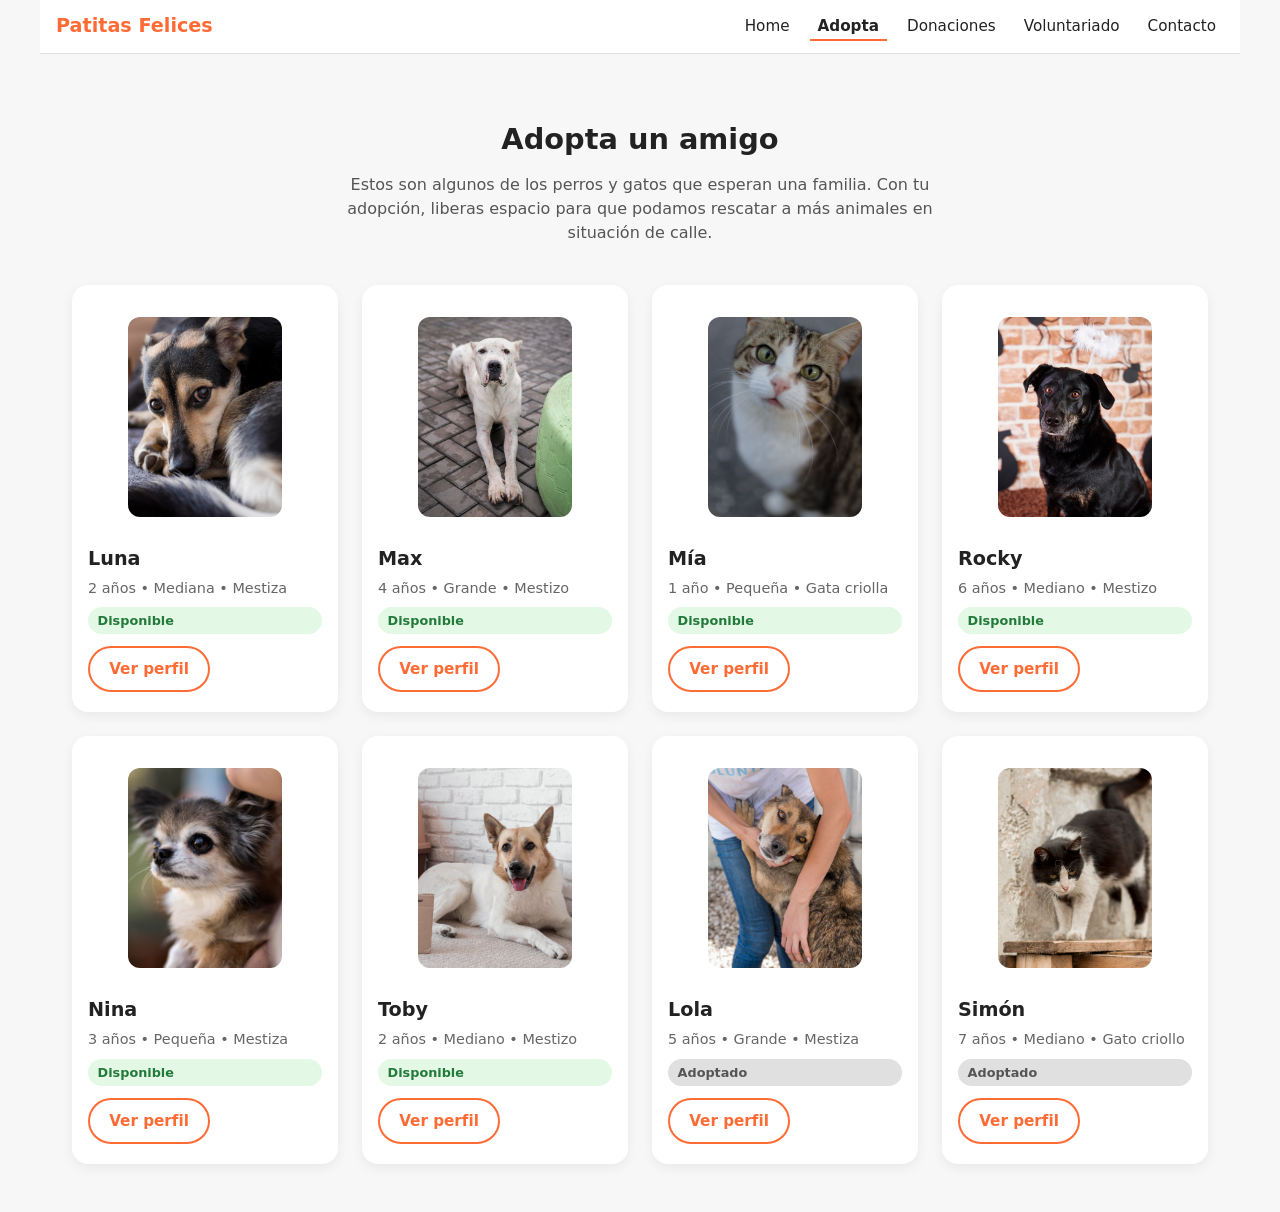
==== adopta.html @ 907ea510 "feat(adopta-page): crear página de adopción con grid responsivo de animales" ====
<!DOCTYPE html>
<html lang="es">
<head>
  <meta charset="UTF-8">
  <meta name="viewport" content="width=device-width, initial-scale=1.0">
  <title>Fundación Patitas Felices - Adopta</title>
  <link rel="stylesheet" href="css/styles.css">
</head>
<body>
  <!-- Encabezado principal -->
  <header class="site-header">
    <div class="logo">
      <a href="index.html">Patitas Felices</a>
    </div>
    <nav class="main-nav">
      <ul>
        <li><a href="index.html">Home</a></li>
        <li><a href="adopta.html" class="is-active">Adopta</a></li>
        <li><a href="index.html#donaciones">Donaciones</a></li>
        <li><a href="index.html#voluntariado">Voluntariado</a></li>
        <li><a href="contacto.html">Contacto</a></li>
      </ul>
    </nav>
  </header>

  <main>
    <section class="intro-adopta">
      <h1 class="catalogo-titulo">Adopta un amigo</h1>
      <p class="catalogo-descripcion">
        Estos son algunos de los perros y gatos que esperan una familia. Con tu adopción, liberas espacio para que
        podamos rescatar a más animales en situación de calle.
      </p>
    </section>

    <section class="catalogo-animales" aria-label="Catálogo de animales en adopción">
      <div class="grid-animales">
        <article class="tarjeta-animal">
          <figure class="animal-imagen">
            <img src="assets/img/animal-luna.jpg" alt="Perra mestiza de tamaño mediano llamada Luna" />
          </figure>
          <div class="animal-info">
            <h2 class="animal-nombre">Luna</h2>
            <p class="animal-detalle">2 años • Mediana • Mestiza</p>
            <span class="estado estado-disponible">Disponible</span>
          </div>
          <a href="perfil-animal.html" class="btn btn-secundario">Ver perfil</a>
        </article>

        <article class="tarjeta-animal">
          <figure class="animal-imagen">
            <img src="assets/img/animal-max.jpg" alt="Perro grande llamado Max" />
          </figure>
          <div class="animal-info">
            <h2 class="animal-nombre">Max</h2>
            <p class="animal-detalle">4 años • Grande • Mestizo</p>
            <span class="estado estado-disponible">Disponible</span>
          </div>
          <a href="perfil-animal.html" class="btn btn-secundario">Ver perfil</a>
        </article>

        <article class="tarjeta-animal">
          <figure class="animal-imagen">
            <img src="assets/img/animal-mia.jpg" alt="Gata joven llamada Mía" />
          </figure>
          <div class="animal-info">
            <h2 class="animal-nombre">Mía</h2>
            <p class="animal-detalle">1 año • Pequeña • Gata criolla</p>
            <span class="estado estado-disponible">Disponible</span>
          </div>
          <a href="perfil-animal.html" class="btn btn-secundario">Ver perfil</a>
        </article>

        <article class="tarjeta-animal">
          <figure class="animal-imagen">
            <img src="assets/img/animal-rocky.jpg" alt="Perro adulto llamado Rocky" />
          </figure>
          <div class="animal-info">
            <h2 class="animal-nombre">Rocky</h2>
            <p class="animal-detalle">6 años • Mediano • Mestizo</p>
            <span class="estado estado-disponible">Disponible</span>
          </div>
          <a href="perfil-animal.html" class="btn btn-secundario">Ver perfil</a>
        </article>

        <article class="tarjeta-animal">
          <figure class="animal-imagen">
            <img src="assets/img/animal-nina.jpg" alt="Perrita pequeña llamada Nina" />
          </figure>
          <div class="animal-info">
            <h2 class="animal-nombre">Nina</h2>
            <p class="animal-detalle">3 años • Pequeña • Mestiza</p>
            <span class="estado estado-disponible">Disponible</span>
          </div>
          <a href="perfil-animal.html" class="btn btn-secundario">Ver perfil</a>
        </article>

        <article class="tarjeta-animal">
          <figure class="animal-imagen">
            <img src="assets/img/animal-toby.jpg" alt="Perro mediano llamado Toby" />
          </figure>
          <div class="animal-info">
            <h2 class="animal-nombre">Toby</h2>
            <p class="animal-detalle">2 años • Mediano • Mestizo</p>
            <span class="estado estado-disponible">Disponible</span>
          </div>
          <a href="perfil-animal.html" class="btn btn-secundario">Ver perfil</a>
        </article>

        <article class="tarjeta-animal">
          <figure class="animal-imagen">
            <img src="assets/img/animal-lola.jpg" alt="Perra grande adoptada llamada Lola" />
          </figure>
          <div class="animal-info">
            <h2 class="animal-nombre">Lola</h2>
            <p class="animal-detalle">5 años • Grande • Mestiza</p>
            <span class="estado estado-adoptado">Adoptado</span>
          </div>
          <a href="perfil-animal.html" class="btn btn-secundario">Ver perfil</a>
        </article>

        <article class="tarjeta-animal">
          <figure class="animal-imagen">
            <img src="assets/img/animal-simon.jpg" alt="Gato adulto adoptado llamado Simón" />
          </figure>
          <div class="animal-info">
            <h2 class="animal-nombre">Simón</h2>
            <p class="animal-detalle">7 años • Mediano • Gato criollo</p>
            <span class="estado estado-adoptado">Adoptado</span>
          </div>
          <a href="perfil-animal.html" class="btn btn-secundario">Ver perfil</a>
        </article>
      </div>
    </section>
  </main>

  <footer class="site-footer">
    <!-- Agregaremos el contenido del footer en otro bloque -->
  </footer>
</body>
</html>
---- css/styles.css ----
*,
*::before,
*::after {
  box-sizing: border-box;
}

html {
  font-size: 16px;
  scroll-behavior: smooth;
}

body {
  margin: 0;
  font-family: system-ui, -apple-system, BlinkMacSystemFont, "Segoe UI", sans-serif;
  color: #222222;
  background-color: #f7f7f7;
  max-width: 1200px;
  margin-inline: auto;
  line-height: 1.5;
}

img {
  max-width: 100%;
  height: auto;
  display: block;
}

a {
  color: inherit;
  text-decoration: none;
}

.sr-only {
  position: absolute;
  width: 1px;
  height: 1px;
  padding: 0;
}

.sr-only {
  margin: -1px;
  overflow: hidden;
  clip: rect(0, 0, 0, 0);
  white-space: nowrap;
  border: 0;
}

.site-header {
  display: flex;
  align-items: center;
  justify-content: space-between;
}

.site-header {
  padding: 0.75rem 1rem;
  background-color: #ffffff;
  border-bottom: 1px solid #e0e0e0;
}

.logo a {
  font-weight: 700;
  font-size: 1.2rem;
}

.logo a {
  color: #ff6b35;
}

.main-nav ul {
  list-style: none;
  display: flex;
  gap: 0.75rem;
  margin: 0;
  padding: 0;
}

.main-nav a {
  font-size: 0.95rem;
  padding: 0.25rem 0.5rem;
}

.main-nav a.is-active {
  border-bottom: 2px solid #ff6b35;
  font-weight: 600;
}

.btn {
  display: inline-block;
  padding: 0.6rem 1.2rem;
  border-radius: 999px;
}

.btn {
  font-size: 0.95rem;
  font-weight: 600;
  border: 2px solid transparent;
}

.btn-principal {
  background-color: #ff6b35;
  color: #ffffff;
  border-color: #ff6b35;
}

.btn-secundario {
  background-color: #ffffff;
  color: #ff6b35;
  border-color: #ff6b35;
}

.btn:hover {
  transform: translateY(-1px);
  box-shadow: 0 4px 10px rgba(0, 0, 0, 0.12);
}

.hero {
  padding: 2.5rem 1rem;
  background-color: #ffece2;
}

.hero-contenido {
  text-align: center;
  margin-bottom: 1.5rem;
}

.hero-etiqueta {
  text-transform: uppercase;
  letter-spacing: 0.08em;
  font-size: 0.8rem;
  color: #ff6b35;
}

.hero-titulo {
  font-size: 2rem;
  margin: 0.5rem 0;
}

.hero-slogan {
  margin: 0.5rem auto 1.5rem;
  max-width: 32rem;
  color: #555555;
}

.hero-acciones {
  display: flex;
  flex-wrap: wrap;
  justify-content: center;
  gap: 0.75rem;
}

.hero-imagen img {
  border-radius: 1rem;
  box-shadow: 0 6px 18px rgba(0, 0, 0, 0.18);
}

.carousel-principal {
  padding: 2rem 1rem;
}

.carousel-inner {
  display: flex;
  flex-direction: column;
  gap: 1rem;
}

.slide {
  border-radius: 1rem;
  overflow: hidden;
  background-color: #000000;
}

.slide img {
  width: 100%;
  height: 220px;
  object-fit: cover;
}

.slide figcaption {
  padding: 0.75rem 1rem;
  font-size: 0.9rem;
  color: #ffffff;
  background: linear-gradient(to top, rgba(0, 0, 0, 0.7), transparent);
}

.secciones-destacadas {
  padding: 2.5rem 1rem;
}

.secciones-titulo {
  text-align: center;
  font-size: 1.6rem;
  margin-bottom: 2rem;
}

.secciones-grid {
  display: flex;
  flex-direction: column;
  gap: 1.25rem;
}

.tarjeta-destacada {
  background-color: #ffffff;
  border-radius: 1rem;
  padding: 1.5rem 1.25rem;
  box-shadow: 0 4px 12px rgba(0, 0, 0, 0.06);
}

.tarjeta-destacada h3 {
  margin-top: 0;
  margin-bottom: 0.75rem;
  font-size: 1.2rem;
}

.tarjeta-destacada p {
  margin-top: 0;
  margin-bottom: 1.2rem;
  color: #555555;
}

.intro-adopta {
  padding: 2.5rem 1rem 1rem;
  text-align: center;
}

.catalogo-titulo {
  font-size: 1.8rem;
  margin-bottom: 0.75rem;
}

.catalogo-descripcion {
  max-width: 40rem;
  margin: 0 auto;
  color: #555555;
}

.catalogo-animales {
  padding: 1.5rem 1rem 3rem;
}

.grid-animales {
  display: grid;
  grid-template-columns: 1fr;
  gap: 1.5rem;
}

.tarjeta-destacada,
.tarjeta-animal {
  background-color: #ffffff;
  border-radius: 1rem;
  box-shadow: 0 4px 12px rgba(0, 0, 0, 0.06);
}

.tarjeta-animal {
  padding: 1rem 1rem 1.25rem;
  display: flex;
  flex-direction: column;
  gap: 0.75rem;
}

.animal-imagen img {
  border-radius: 0.75rem;
  width: 100%;
  height: 200px;
  object-fit: cover;
}

.animal-info {
  display: flex;
  flex-direction: column;
  gap: 0.25rem;
}

.animal-nombre {
  font-size: 1.2rem;
  margin: 0;
}

.animal-detalle {
  margin: 0;
  font-size: 0.9rem;
  color: #666666;
}

.estado {
  display: inline-block;
  margin-top: 0.25rem;
  padding: 0.25rem 0.6rem;
  border-radius: 999px;
  font-size: 0.8rem;
  font-weight: 600;
}

.estado-disponible {
  background-color: #e3f9e5;
  color: #237a3b;
}

.estado-adoptado {
  background-color: #e0e0e0;
  color: #555555;
}

.tarjeta-animal .btn {
  align-self: flex-start;
}

/* Tablet */
@media (min-width: 601px) and (max-width: 1023px) {
  .hero {
    padding: 3rem 2rem;
  }

  .hero-titulo {
    font-size: 2.3rem;
  }

  .hero-contenido {
    text-align: left;
    margin-bottom: 1.5rem;
  }

  .hero-imagen {
    max-width: 26rem;
    margin-inline: auto;
  }

  .carousel-inner {
    flex-direction: row;
    overflow-x: auto;
  }
  
  .slide {
    min-width: 70%;
    flex: 0 0 auto;
  }

  .secciones-grid {
    flex-direction: row;
    flex-wrap: wrap;
    justify-content: center;
    gap: 1.5rem;
  }

  .tarjeta-destacada {
    flex: 1 1 calc(50% - 1.5rem);
    max-width: 18rem;
  }

  .grid-animales {
    grid-template-columns: repeat(2, minmax(0, 1fr));
  }

}

/* Desktop */
@media (min-width: 1024px) {

  .hero {
    padding: 4rem 2rem;
    display: flex;
    align-items: center;
    justify-content: space-between;
    gap: 2.5rem;
  }

  .hero-contenido {
    flex: 1;
    text-align: left;
    margin-bottom: 0;
  }

  .hero-titulo {
    font-size: 2.7rem;
  }

  .hero-slogan {
    font-size: 1rem;
    max-width: 30rem;
  }

  .hero-imagen {
    flex: 1;
    max-width: 28rem;
  }

  .carousel-principal {
    padding: 3rem 2rem;
  }

  .carousel-inner {
    flex-direction: row;
    gap: 1.5rem;
  }

  .slide {
    min-width: 32%;
    flex: 1 1 0;
  }

  .secciones-destacadas {
    padding: 3rem 2rem;
  }
  
  .secciones-grid {
    display: grid;
    grid-template-columns: repeat(4, minmax(0, 1fr));
    gap: 1.75rem;
  }

  .tarjeta-destacada {
    max-width: none;
  }

  .catalogo-animales {
    padding-inline: 2rem;
  }

  .grid-animales {
    grid-template-columns: repeat(4, minmax(0, 1fr));
  }

}
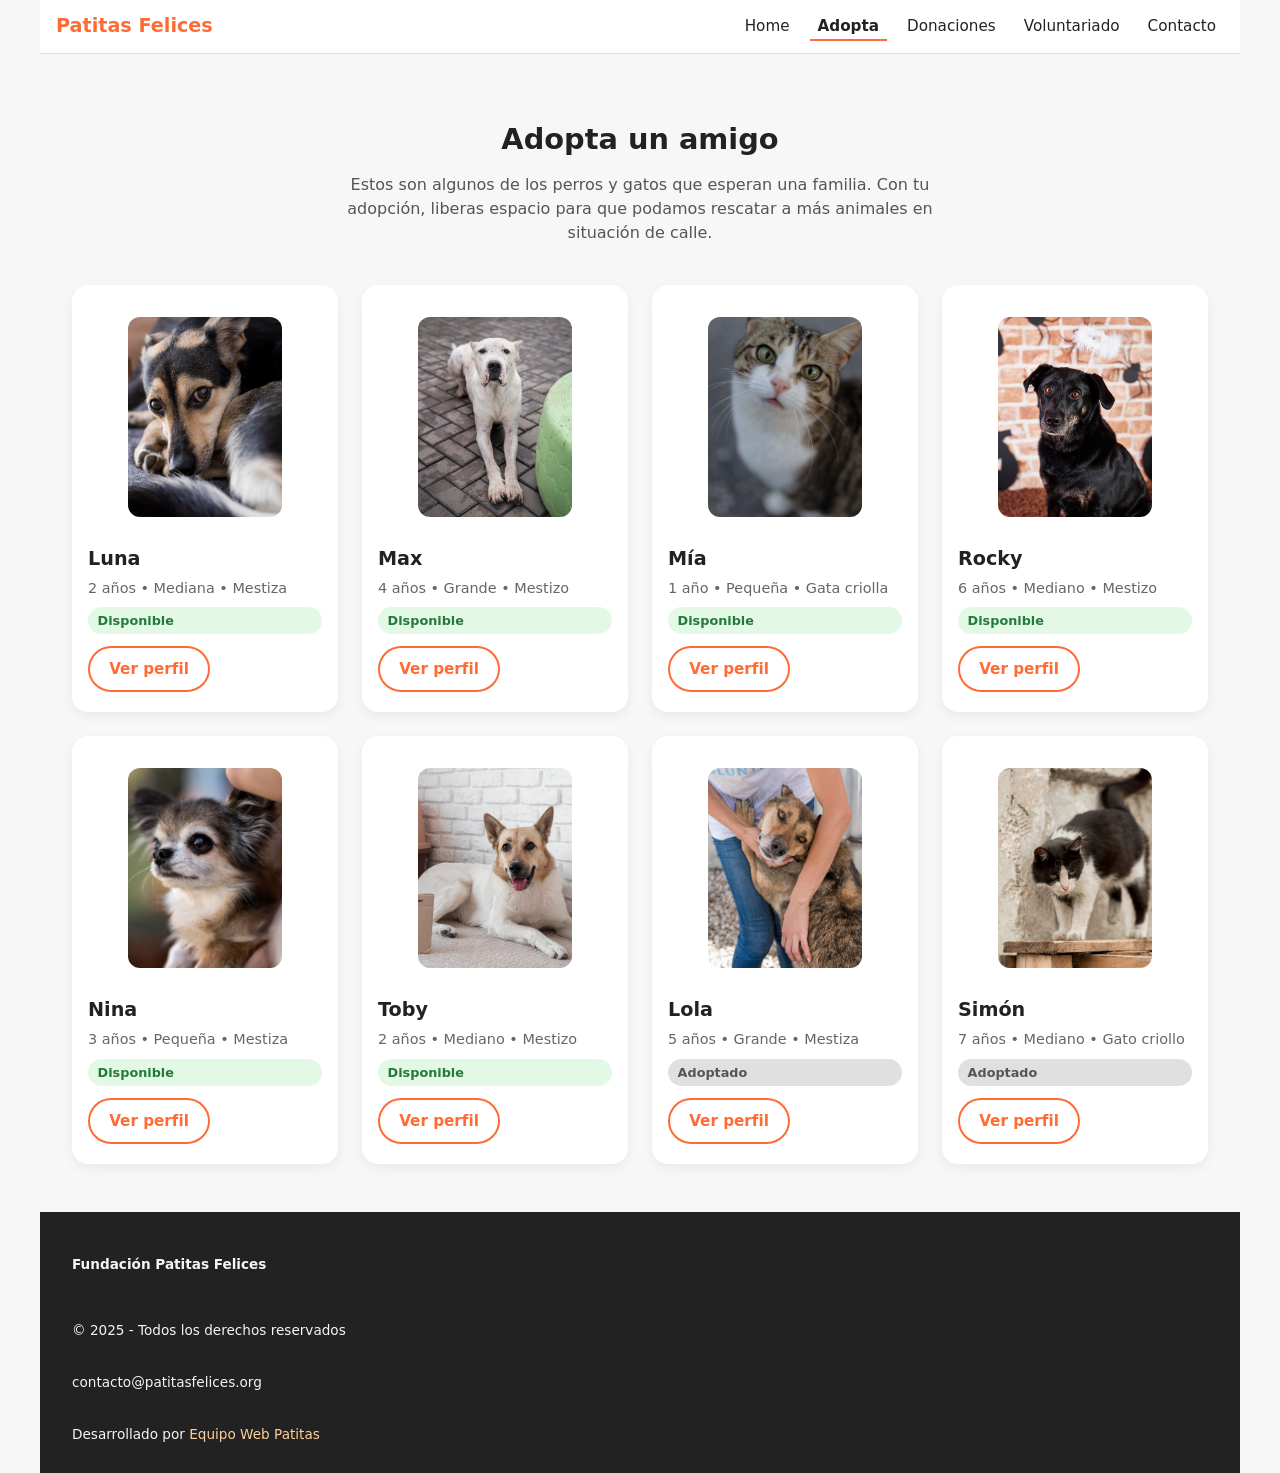
==== commit e1d24f1f: "feat(contact-page): crear página de contacto con formulario y footer reutilizable" ====
--- a/adopta.html
+++ b/adopta.html
@@ -134,7 +134,12 @@
   </main>
 
   <footer class="site-footer">
-    <!-- Agregaremos el contenido del footer en otro bloque -->
+    <p class="footer-fundacion">Fundación Patitas Felices</p>
+    <p class="footer-copy">© 2025 - Todos los derechos reservados</p>
+    <p class="footer-contacto">contacto@patitasfelices.org</p>
+    <p class="footer-dev">
+      Desarrollado por <a href="#" target="_blank" rel="noopener">Equipo Web Patitas</a>
+    </p>
   </footer>
 </body>
 </html>
--- a/css/styles.css
+++ b/css/styles.css
@@ -304,6 +304,267 @@
   align-self: flex-start;
 }
 
+.perfil-animal {
+  padding: 2.5rem 1rem 2rem;
+}
+
+.perfil-encabezado {
+  display: flex;
+  flex-direction: column;
+  gap: 0.5rem;
+  align-items: flex-start;
+  margin-bottom: 1.5rem;
+}
+
+.animal-nombre-principal {
+  font-size: 1.8rem;
+  margin: 0;
+}
+
+.perfil-layout {
+  display: flex;
+  flex-direction: column;
+  gap: 1.75rem;
+}
+
+.perfil-imagen img {
+  border-radius: 1rem;
+  width: 100%;
+  height: 260px;
+  object-fit: cover;
+}
+
+.perfil-contenido {
+  display: flex;
+  flex-direction: column;
+  gap: 1.5rem;
+}
+
+.perfil-descripcion h2,
+.perfil-ficha h2 {
+  margin-top: 0;
+  margin-bottom: 0.75rem;
+}
+
+.perfil-descripcion p {
+  margin-top: 0;
+  margin-bottom: 0.75rem;
+  color: #555555;
+}
+
+.perfil-ficha ul {
+  list-style: none;
+  padding: 0;
+  margin: 0;
+}
+
+.perfil-ficha li {
+  margin-bottom: 0.4rem;
+}
+
+.perfil-cta .btn {
+  margin-bottom: 0.5rem;
+}
+
+.perfil-nota {
+  margin: 0;
+  font-size: 0.85rem;
+  color: #666666;
+}
+
+.animales-relacionados {
+  padding: 2rem 1rem 3rem;
+  background-color: #f0f4f8;
+}
+
+.relacionados-titulo {
+  font-size: 1.4rem;
+  margin-bottom: 1.5rem;
+  text-align: left;
+}
+
+.relacionados-grid {
+  display: grid;
+  grid-template-columns: 1fr;
+  gap: 1.25rem;
+}
+
+.tarjeta-animal-relacionado {
+  background-color: #ffffff;
+  border-radius: 1rem;
+  padding: 0.75rem 0.75rem 1rem;
+  box-shadow: 0 4px 12px rgba(0, 0, 0, 0.05);
+  display: flex;
+  flex-direction: column;
+  gap: 0.75rem;
+}
+
+.tarjeta-animal-relacionado .btn {
+  align-self: flex-start;
+}
+
+.intro-contacto {
+  padding: 2.5rem 1rem 1rem;
+  text-align: center;
+}
+
+.intro-contacto h1 {
+  font-size: 1.8rem;
+  margin-bottom: 0.75rem;
+}
+
+.intro-contacto p {
+  max-width: 38rem;
+  margin: 0 auto;
+  color: #555555;
+}
+
+.contacto-contenido {
+  padding: 1.5rem 1rem 3rem;
+  display: flex;
+  flex-direction: column;
+  gap: 2rem;
+}
+
+.contacto-info h2 {
+  margin-top: 0;
+  margin-bottom: 0.75rem;
+}
+
+.contacto-info p {
+  margin: 0.25rem 0;
+}
+
+.contacto-redes {
+  list-style: none;
+  padding: 0;
+  margin: 0.75rem 0 0;
+  display: flex;
+  gap: 0.75rem;
+  flex-wrap: wrap;
+}
+
+.contacto-redes a {
+  font-size: 0.9rem;
+  padding: 0.3rem 0.6rem;
+  border-radius: 999px;
+  background-color: #ffffff;
+  border: 1px solid #ff6b35;
+}
+
+.contacto-formulario h2 {
+  margin-top: 0;
+  margin-bottom: 0.5rem;
+}
+
+.nota-obligatorios {
+  margin: 0 0 1rem;
+  font-size: 0.85rem;
+  color: #666666;
+}
+
+.asterisco {
+  color: #d7263d;
+}
+
+.form-contacto {
+  display: flex;
+  flex-direction: column;
+  gap: 1rem;
+}
+
+.campo {
+  display: flex;
+  flex-direction: column;
+  gap: 0.3rem;
+}
+
+.campo label {
+  font-size: 0.9rem;
+  font-weight: 600;
+}
+
+.campo input,
+.campo select,
+.campo textarea {
+  padding: 0.6rem 0.75rem;
+  border-radius: 0.5rem;
+  border: 1px solid #cccccc;
+  font: inherit;
+  background-color: #ffffff;
+}
+
+.campo textarea {
+  resize: vertical;
+}
+
+.mensaje-estado {
+  font-size: 0.8rem;
+  margin: 0;
+}
+
+.mensaje-error-ejemplo {
+  color: #d7263d;
+}
+
+.mensaje-exito-ejemplo {
+  color: #237a3b;
+}
+
+/* Campo requerido vacío (placeholder visible) */
+.campo input:required:placeholder-shown,
+.campo textarea:required:placeholder-shown,
+.campo select:required:invalid {
+  border-color: #f0b4b4;
+  background-color: #fff5f5;
+}
+
+/* Campo válido */
+.campo input:required:valid,
+.campo textarea:required:valid,
+.campo select:required:valid {
+  border-color: #8fd19e;
+  background-color: #f3fff6;
+}
+
+.campo.error input,
+.campo.error textarea,
+.campo.error select {
+  border-color: #d7263d;
+  background-color: #fff5f5;
+}
+
+.campo.success input,
+.campo.success textarea,
+.campo.success select {
+  border-color: #237a3b;
+  background-color: #f3fff6;
+}
+
+.site-footer {
+  padding: 1.5rem 1rem;
+  background-color: #222222;
+  color: #f5f5f5;
+  display: flex;
+  flex-direction: column;
+  gap: 0.5rem;
+  font-size: 0.85rem;
+}
+
+.site-footer a {
+  color: #ffcf99;
+}
+
+.footer-fundacion {
+  font-weight: 600;
+}
+
+.footer-copy,
+.footer-contacto,
+.footer-dev {
+  margin: 0;
+}
+
 /* Tablet */
 @media (min-width: 601px) and (max-width: 1023px) {
   .hero {
@@ -348,6 +609,23 @@
 
   .grid-animales {
     grid-template-columns: repeat(2, minmax(0, 1fr));
+  }
+
+  .perfil-animal {
+    padding-inline: 2rem;
+  }
+
+  .relacionados-grid {
+    grid-template-columns: repeat(2, minmax(0, 1fr));
+  }
+
+  .site-footer {
+    flex-direction: row;
+    flex-wrap: wrap;
+    align-items: center;
+    justify-content: space-between;
+    gap: 0.75rem 1.5rem;
+    padding-inline: 2rem;
   }
 
 }
@@ -419,4 +697,38 @@
     grid-template-columns: repeat(4, minmax(0, 1fr));
   }
 
-}
+  .perfil-animal {
+    padding: 3rem 2rem 2.5rem;
+  }
+
+  .perfil-encabezado {
+    flex-direction: row;
+    align-items: center;
+    justify-content: space-between;
+  }
+
+  .perfil-layout {
+    flex-direction: row;
+    align-items: flex-start;
+    gap: 2.5rem;
+  }
+
+  .perfil-imagen {
+    flex: 1;
+  }
+
+  .perfil-contenido {
+    flex: 1;
+  }
+
+  .relacionados-grid {
+    grid-template-columns: repeat(3, minmax(0, 1fr));
+  }
+
+    .site-footer {
+    padding: 1.75rem 2rem;
+    flex-wrap: nowrap;
+    gap: 2rem;
+  }
+
+}
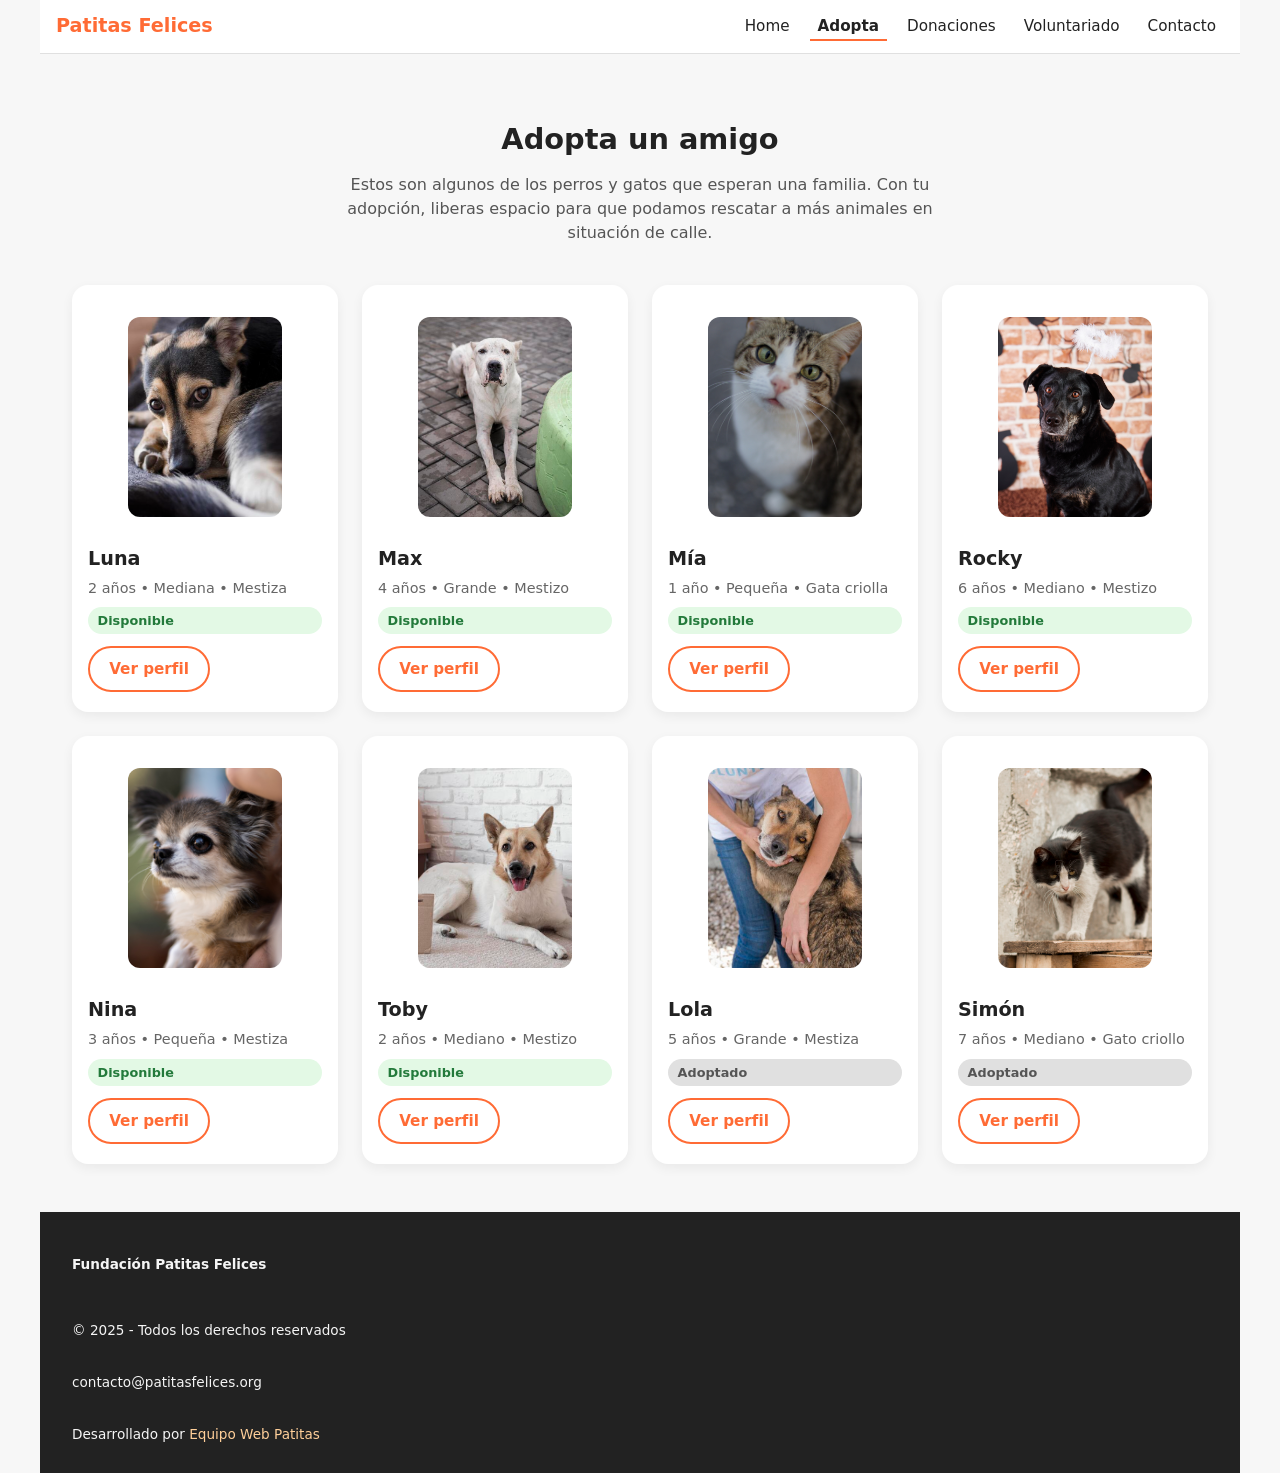
==== commit 5b947111: "feat(header): agregar menú hamburguesa responsive solo con CSS" ====
--- a/adopta.html
+++ b/adopta.html
@@ -12,6 +12,18 @@
     <div class="logo">
       <a href="index.html">Patitas Felices</a>
     </div>
+
+    <!-- Checkbox oculto que controla el menú -->
+    <input type="checkbox" id="menu-toggle" class="menu-toggle" />
+
+    <!-- Botón hamburguesa -->
+    <label for="menu-toggle" class="menu-toggle-label">
+      <span></span>
+      <span></span>
+      <span></span>
+      <span class="sr-only">Abrir o cerrar menú de navegación</span>
+    </label>
+
     <nav class="main-nav">
       <ul>
         <li><a href="index.html">Home</a></li>
--- a/css/styles.css
+++ b/css/styles.css
@@ -84,6 +84,26 @@
   font-weight: 600;
 }
 
+.menu-toggle {
+  position: absolute;
+  opacity: 0;
+  pointer-events: none;
+}
+
+.menu-toggle-label {
+  display: none; /* Por defecto oculto (solo lo mostramos en mobile) */
+  cursor: pointer;
+}
+
+.menu-toggle-label span {
+  display: block;
+  width: 22px;
+  height: 2px;
+  margin: 4px 0;
+  background-color: #333333;
+  border-radius: 999px;
+}
+
 .btn {
   display: inline-block;
   padding: 0.6rem 1.2rem;
@@ -155,31 +175,73 @@
 
 .carousel-principal {
   padding: 2rem 1rem;
+  position: relative;
 }
 
 .carousel-inner {
-  display: flex;
-  flex-direction: column;
-  gap: 1rem;
+  position: relative;
+  max-width: 100%;
+  height: 230px;
+  overflow: hidden;
+  border-radius: 1rem;
 }
 
 .slide {
-  border-radius: 1rem;
-  overflow: hidden;
+  position: absolute;
+  inset: 0;
+  opacity: 0;
+  display: flex;
+  flex-direction: column;
+  justify-content: flex-end;
   background-color: #000000;
+  animation: carrusel 9s infinite;
 }
 
 .slide img {
   width: 100%;
-  height: 220px;
+  height: 100%;
   object-fit: cover;
 }
 
 .slide figcaption {
+  position: absolute;
+  left: 0;
+  bottom: 0;
+  width: 100%;
   padding: 0.75rem 1rem;
   font-size: 0.9rem;
   color: #ffffff;
-  background: linear-gradient(to top, rgba(0, 0, 0, 0.7), transparent);
+  background: linear-gradient(to top, rgba(0, 0, 0, 0.8), transparent);
+}
+
+@keyframes carrusel {
+  0% {
+    opacity: 0;
+  }
+  5% {
+    opacity: 1;
+  }
+  30% {
+    opacity: 1;
+  }
+  35% {
+    opacity: 0;
+  }
+  100% {
+    opacity: 0;
+  }
+}
+
+.slide-1 {
+  animation-delay: 0s;
+}
+
+.slide-2 {
+  animation-delay: 3s;
+}
+
+.slide-3 {
+  animation-delay: 6s;
 }
 
 .secciones-destacadas {
@@ -585,7 +647,7 @@
     margin-inline: auto;
   }
 
-  .carousel-inner {
+  /* .carousel-inner {
     flex-direction: row;
     overflow-x: auto;
   }
@@ -593,7 +655,7 @@
   .slide {
     min-width: 70%;
     flex: 0 0 auto;
-  }
+  } */
 
   .secciones-grid {
     flex-direction: row;
@@ -665,10 +727,10 @@
     padding: 3rem 2rem;
   }
 
-  .carousel-inner {
+  /* .carousel-inner {
     flex-direction: row;
     gap: 1.5rem;
-  }
+  } */
 
   .slide {
     min-width: 32%;
@@ -732,3 +794,58 @@
   }
 
 }
+
+@media (max-width: 600px) {
+
+  .site-header {
+    position: relative;
+  }
+
+  /* Mostrar icono hamburguesa en mobile */
+  .menu-toggle-label {
+    display: block;
+  }
+
+  /* Menú oculto por defecto en mobile */
+  .main-nav {
+    position: absolute;
+    top: 100%;
+    right: 0;
+    left: 0;
+    background-color: #ffffff;
+    border-top: 1px solid #e0e0e0;
+    display: none;
+    padding: 0.75rem 1rem 1rem;
+  }
+
+  .main-nav ul {
+    flex-direction: column;
+    gap: 0.5rem;
+  }
+
+  .main-nav a {
+    padding: 0.4rem 0;
+  }
+
+  /* Cuando el checkbox está marcado, el menú se muestra */
+  .menu-toggle:checked + .menu-toggle-label + .main-nav {
+    display: block;
+  }
+}
+
+@media (min-width: 601px) {
+
+  .menu-toggle-label {
+    display: none;
+  }
+
+  .main-nav {
+    position: static;
+    display: block;
+    padding: 0;
+  }
+
+  .main-nav ul {
+    flex-direction: row;
+  }
+}
